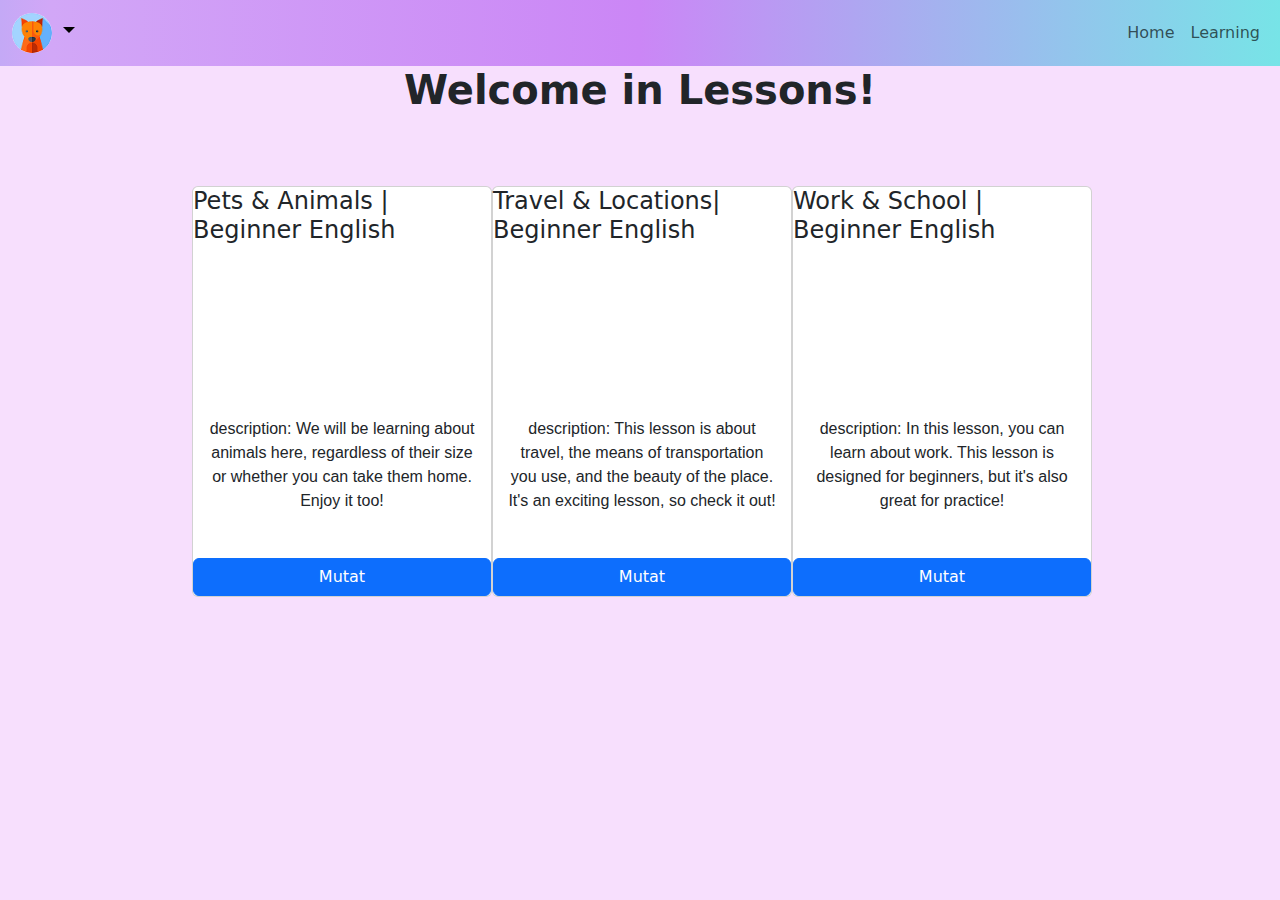
==== feladat.html @ 6c9026d8 "kattintasra tortenik valami  az ablak nem latszik" ====
<!DOCTYPE html>
<html lang="en">
  <head>
    <meta charset="UTF-8" />
    <meta http-equiv="X-UA-Compatible" content="IE=edge" />
    <meta name="keywords" content="Angol, Nyelvtanulás, online" />
    <meta name="author" content="Niki Viki" />
    <meta name="viewport" content="width=device-width, initial-scale=1.0" />

    <script src="https://ajax.googleapis.com/ajax/libs/jquery/3.6.4/jquery.min.js"></script>
    <link
    href="https://cdn.jsdelivr.net/npm/bootstrap@5.2.3/dist/css/bootstrap.min.css"
    rel="stylesheet"
  />
  <script src="https://cdn.jsdelivr.net/npm/bootstrap@5.2.3/dist/js/bootstrap.bundle.min.js"></script>
    <script
      src="https://code.jquery.com/jquery-3.7.0.slim.min.js"
      integrity="sha256-tG5mcZUtJsZvyKAxYLVXrmjKBVLd6VpVccqz/r4ypFE="
      crossorigin="anonymous"
    ></script>
    <script src="avatar.js"></script>
    <script src="main.js" type="module"></script>

    <link rel="stylesheet" href="style.css" />
    <title>E-learning</title>
  </head>
  <nav class="navbar navbar-expand-sm hatter">
  
    <div class="container-fluid">
      <a
        class="navbar-brand nav-link dropdown-toggle"
        data-bs-toggle="dropdown"
        href="#"
      >
        <img
          class="megjelen rounded-pill"
          src="kepek/dog.png"
          alt="Avatar Logo"
          style="width: 40px"
        />
      </a>
      <ul class="dropdown-menu">
        <li>
          <a class="dropdown-item" href="#"
            ><img class="rounded-pill avatar" id="0" src="kepek/dog.png" alt=""
          /></a>
        </li>
        <li>
          <a class="dropdown-item" href="#"
            ><img class="rounded-pill avatar" id="1" src="kepek/pig.png" alt=""
          /></a>
        </li>
        <li>
          <a class="dropdown-item" href="#"
            ><img
              class="rounded-pill avatar"
              id="2"
              src="kepek/avatar_beuke.png"
              alt=""
          /></a>
        </li>
      </ul>
      <button
        class="navbar-toggler"
        type="button"
        data-bs-toggle="collapse"
        data-bs-target="#collapsibleNavbar"
      >
        <span class="navbar-toggler-icon"></span>
      </button>
      <div
        class="collapse navbar-collapse nav justify-content-end"
        id="collapsibleNavbar"
      >
        <ul class="navbar-nav">
          <li class="nav-item">
            <a class="nav-link" href="index.html">Home</a>
          </li>
          <li class="nav-item">
            <a class="nav-link" href="feladat.html">Learning</a>
          </li>
        </ul>
      </div>
    </div>
  </nav>
  <body>
    <h1>Welcome in Lessons!</h1>
   <article></article>
  </body>
</html>
---- style.css ----
.hatter {
  background: rgb(196, 169, 246);
  background: linear-gradient(
    90deg,
    rgba(196, 169, 246, 1) 0%,
    rgba(210, 167, 247, 1) 4%,
    rgba(203, 134, 246, 1) 50%,
    rgba(119, 228, 231, 1) 100%
  );
}
body {
  background-color: rgb(247, 223, 253);
}
h1 {
  text-align: center;
  font-weight: bold;
}
p {
  margin: 5%;
  text-align: center;
  font-family: "Segoe UI", Tahoma, Geneva, Verdana, sans-serif;
}
.kozep {
  display: block;
  margin-left: auto;
  margin-right: auto;
}

.gomb {
  background-color: #b894fc; /* Green */
  border: none;
  color: rgb(7, 7, 7);
  padding: 15px 32px;
  margin: 4%;
  text-decoration: none;
  float: right;
  position: fixed;
  position: fixed;
  bottom: 0;
  right: 0;
  font-size: 16px;
}
main {
  width: 80%;
  margin: auto;
}
article{
  padding-top: 5%;
  width: 70%;
  margin: auto;
  display: grid;
  grid-template-columns: 1fr 1fr 1fr;
}
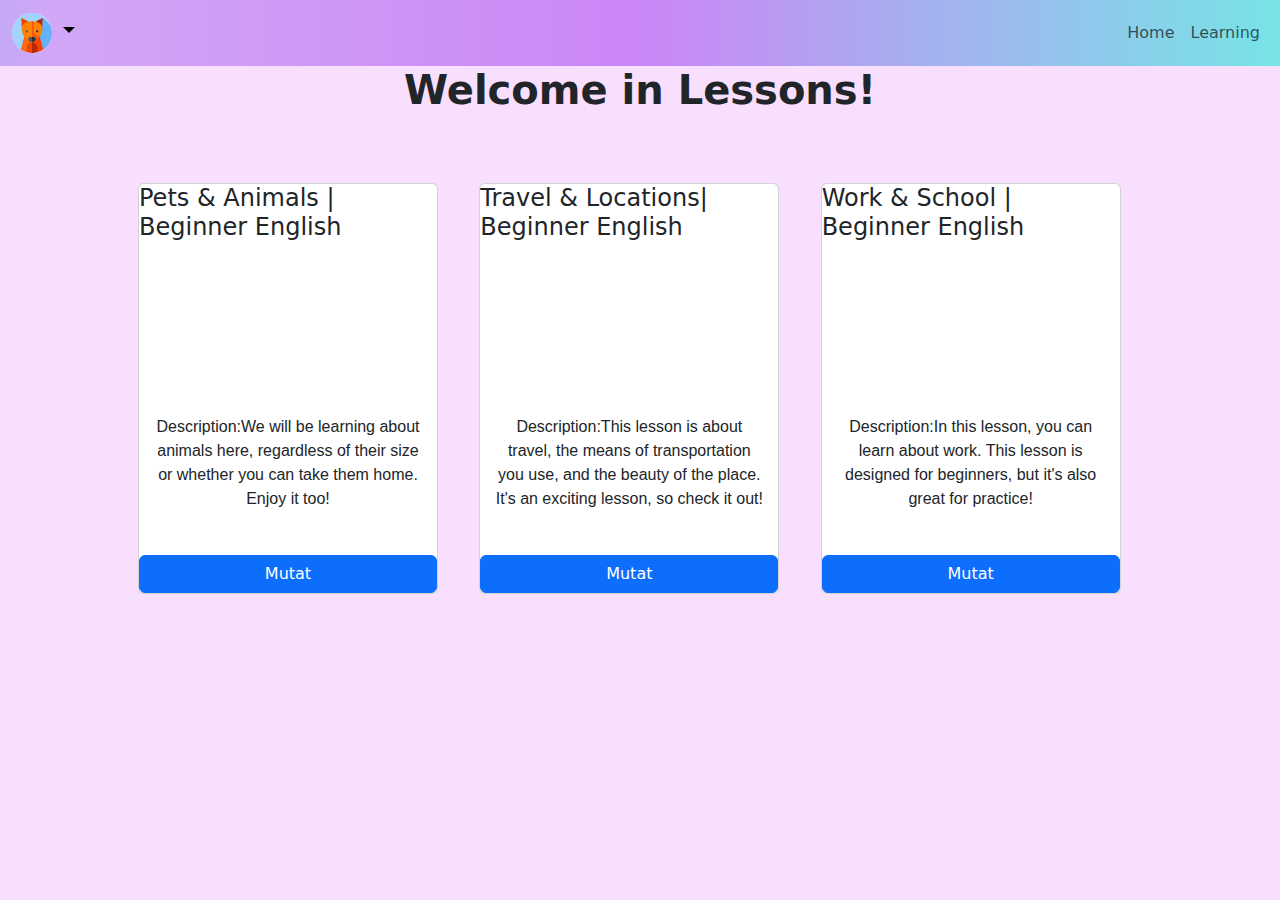
==== commit 42704724: "formazas a feladat oldalon" ====
--- a/feladat.html
+++ b/feladat.html
@@ -8,11 +8,10 @@
     <meta name="viewport" content="width=device-width, initial-scale=1.0" />
 
     <script src="https://ajax.googleapis.com/ajax/libs/jquery/3.6.4/jquery.min.js"></script>
-    <link
-    href="https://cdn.jsdelivr.net/npm/bootstrap@5.2.3/dist/css/bootstrap.min.css"
-    rel="stylesheet"
-  />
-  <script src="https://cdn.jsdelivr.net/npm/bootstrap@5.2.3/dist/js/bootstrap.bundle.min.js"></script>
+    <link href="https://cdn.jsdelivr.net/npm/bootstrap@5.2.3/dist/css/bootstrap.min.css" rel="stylesheet">
+
+
+<script src="https://cdn.jsdelivr.net/npm/bootstrap@5.2.3/dist/js/bootstrap.bundle.min.js"></script>
     <script
       src="https://code.jquery.com/jquery-3.7.0.slim.min.js"
       integrity="sha256-tG5mcZUtJsZvyKAxYLVXrmjKBVLd6VpVccqz/r4ypFE="
@@ -40,24 +39,25 @@
         />
       </a>
       <ul class="dropdown-menu">
-        <li>
+        <li class="avatar">
           <a class="dropdown-item" href="#"
-            ><img class="rounded-pill avatar" id="0" src="kepek/dog.png" alt=""
-          /></a>
+            ><img class="rounded-pill " id="0" src="kepek/dog.png" alt=""
+          />  1.szint</a>
         </li>
-        <li>
+        <li class="avatar">
           <a class="dropdown-item" href="#"
-            ><img class="rounded-pill avatar" id="1" src="kepek/pig.png" alt=""
-          /></a>
+            ><img class="rounded-pill " id="1" src="kepek/pig.png" alt=""
+          />  2.szint</a>
         </li>
-        <li>
+        <li class="avatar">
           <a class="dropdown-item" href="#"
             ><img
-              class="rounded-pill avatar"
+              class="rounded-pill "
               id="2"
               src="kepek/avatar_beuke.png"
               alt=""
-          /></a>
+          />  3.szint</a>
+        
         </li>
       </ul>
       <button
@@ -84,7 +84,9 @@
     </div>
   </nav>
   <body>
+    <main>
     <h1>Welcome in Lessons!</h1>
    <article></article>
+  </main>
   </body>
 </html>
--- a/style.css
+++ b/style.css
@@ -46,8 +46,11 @@
 }
 article{
   padding-top: 5%;
-  width: 70%;
-  margin: auto;
+  
   display: grid;
   grid-template-columns: 1fr 1fr 1fr;
 }
+.rendez{
+  margin: 10px;
+}
+
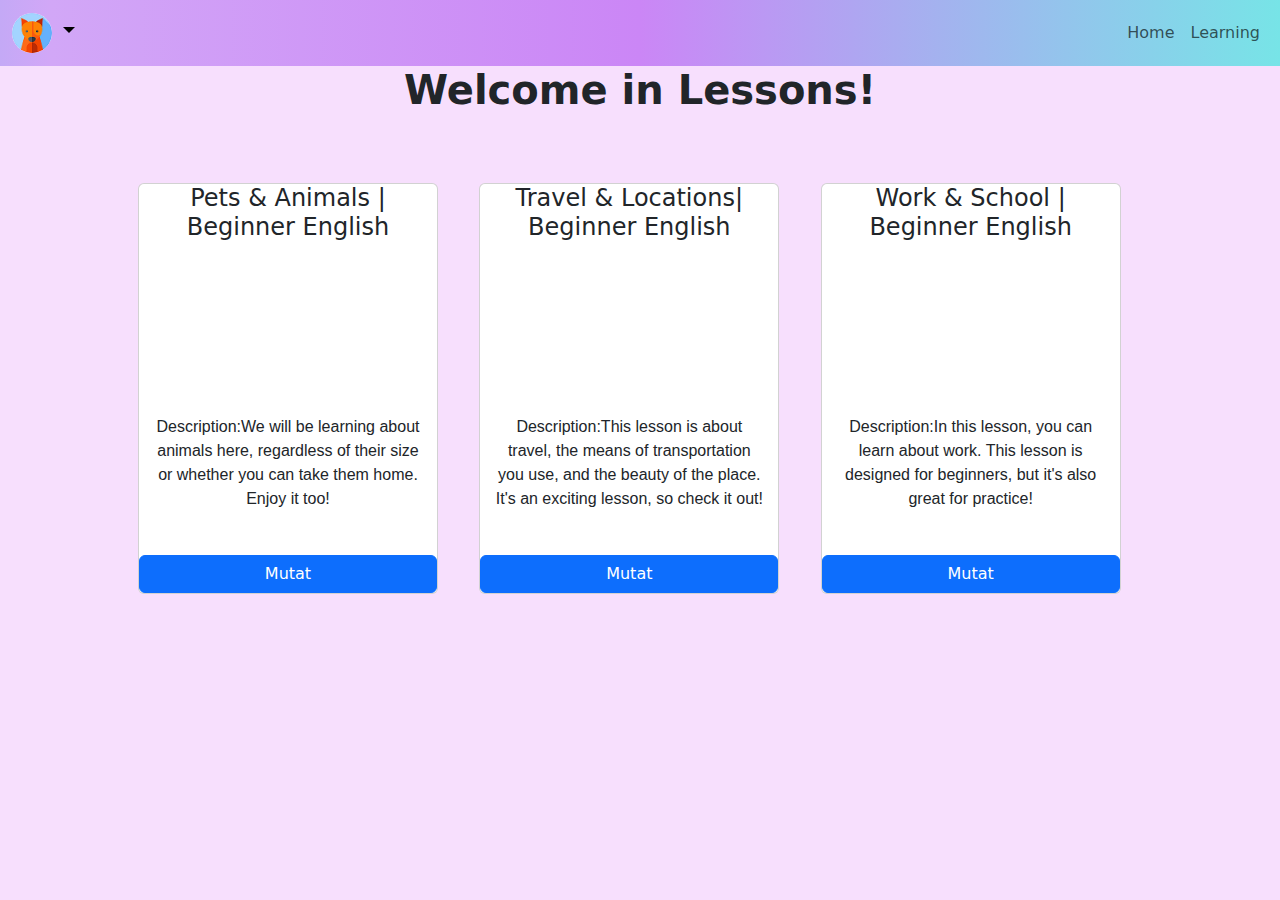
==== commit e8fdb175: "megjelenik minden, jatekok kellenek" ====
--- a/feladat.html
+++ b/feladat.html
@@ -20,73 +20,102 @@
     <script src="avatar.js"></script>
     <script src="main.js" type="module"></script>
 
-    <link rel="stylesheet" href="style.css" />
+    
+    <link rel="stylesheet" href="feladatgrid.css">
+    <link rel="stylesheet" href="style.css" >
     <title>E-learning</title>
   </head>
-  <nav class="navbar navbar-expand-sm hatter">
   
-    <div class="container-fluid">
-      <a
-        class="navbar-brand nav-link dropdown-toggle"
-        data-bs-toggle="dropdown"
-        href="#"
-      >
-        <img
-          class="megjelen rounded-pill"
-          src="kepek/dog.png"
-          alt="Avatar Logo"
-          style="width: 40px"
-        />
-      </a>
-      <ul class="dropdown-menu">
-        <li class="avatar">
-          <a class="dropdown-item" href="#"
-            ><img class="rounded-pill " id="0" src="kepek/dog.png" alt=""
-          />  1.szint</a>
-        </li>
-        <li class="avatar">
-          <a class="dropdown-item" href="#"
-            ><img class="rounded-pill " id="1" src="kepek/pig.png" alt=""
-          />  2.szint</a>
-        </li>
-        <li class="avatar">
-          <a class="dropdown-item" href="#"
-            ><img
-              class="rounded-pill "
-              id="2"
-              src="kepek/avatar_beuke.png"
-              alt=""
-          />  3.szint</a>
-        
-        </li>
-      </ul>
-      <button
-        class="navbar-toggler"
-        type="button"
-        data-bs-toggle="collapse"
-        data-bs-target="#collapsibleNavbar"
-      >
-        <span class="navbar-toggler-icon"></span>
-      </button>
-      <div
-        class="collapse navbar-collapse nav justify-content-end"
-        id="collapsibleNavbar"
-      >
-        <ul class="navbar-nav">
-          <li class="nav-item">
-            <a class="nav-link" href="index.html">Home</a>
+  <body>
+    <nav class="navbar navbar-expand-sm hatter">
+  
+      <div class="container-fluid">
+        <a
+          class="navbar-brand nav-link dropdown-toggle"
+          data-bs-toggle="dropdown"
+          href="#"
+        >
+          <img
+            class="megjelen rounded-pill"
+            src="kepek/dog.png"
+            alt="Avatar Logo"
+            style="width: 40px"
+          />
+        </a>
+        <ul class="dropdown-menu">
+          <li class="avatar">
+            <a class="dropdown-item" href="#"
+              ><img class="rounded-pill " id="0" src="kepek/dog.png" alt=""
+            />  1.szint</a>
           </li>
-          <li class="nav-item">
-            <a class="nav-link" href="feladat.html">Learning</a>
+          <li class="avatar">
+            <a class="dropdown-item" href="#"
+              ><img class="rounded-pill " id="1" src="kepek/pig.png" alt=""
+            />  2.szint</a>
+          </li>
+          <li class="avatar">
+            <a class="dropdown-item" href="#"
+              ><img
+                class="rounded-pill "
+                id="2"
+                src="kepek/avatar_beuke.png"
+                alt=""
+            />  3.szint</a>
+          
           </li>
         </ul>
+        <button
+          class="navbar-toggler"
+          type="button"
+          data-bs-toggle="collapse"
+          data-bs-target="#collapsibleNavbar"
+        >
+          <span class="navbar-toggler-icon"></span>
+        </button>
+        <div
+          class="collapse navbar-collapse nav justify-content-end"
+          id="collapsibleNavbar"
+        >
+          <ul class="navbar-nav">
+            <li class="nav-item">
+              <a class="nav-link" href="index.html">Home</a>
+            </li>
+            <li class="nav-item">
+              <a class="nav-link" href="feladat.html">Learning</a>
+            </li>
+          </ul>
+        </div>
+      </div>
+    </nav>
+    <header><h1>Welcome in Lessons!</h1></header>
+    <main>
+      
+   <article>
+    
+    <div class="modal fade " id="myModal">
+      <div class="modal-dialog modal-dialog-centered">
+        <div class="modal-content">
+  
+          <!-- Modal Header -->
+          <div class="modal-header">
+            <h4 class="modal-title"></h4>
+            <button type="button" class="btn-close" data-bs-dismiss="modal"></button>
+          </div>
+  
+          <!-- Modal body -->
+          <div class="modal-body modal-dialog modal-dialog-scrollable">
+            
+          </div>
+  
+          <!-- Modal footer -->
+          <div class="modal-footer">
+            <button type="button" class="btn btn-danger" data-bs-dismiss="modal">Bezárás</button>
+          </div>
+  
+        </div>
       </div>
     </div>
-  </nav>
-  <body>
-    <main>
-    <h1>Welcome in Lessons!</h1>
-   <article></article>
+   </article>
   </main>
   </body>
 </html>
--- a/feladatgrid.css
+++ b/feladatgrid.css
@@ -0,0 +1,20 @@
+main {
+    display: grid;
+    grid-template-columns: 1fr 1fr 1fr;
+    grid-template-areas:
+      
+      "n n n"
+      "a a a"
+      
+  }
+  nav {
+    grid-area: n;
+  }
+  
+  article {
+    grid-area: a;
+  }
+  header{
+    text-align: center;
+  }
+ --- a/style.css
+++ b/style.css
@@ -9,10 +9,11 @@
   );
 }
 body {
+ 
   background-color: rgb(247, 223, 253);
 }
 h1 {
-  text-align: center;
+
   font-weight: bold;
 }
 p {
@@ -41,12 +42,13 @@
   font-size: 16px;
 }
 main {
+  text-align: center; 
+
   width: 80%;
   margin: auto;
 }
 article{
   padding-top: 5%;
-  
   display: grid;
   grid-template-columns: 1fr 1fr 1fr;
 }
@@ -54,3 +56,5 @@
   margin: 10px;
 }
 
+
+
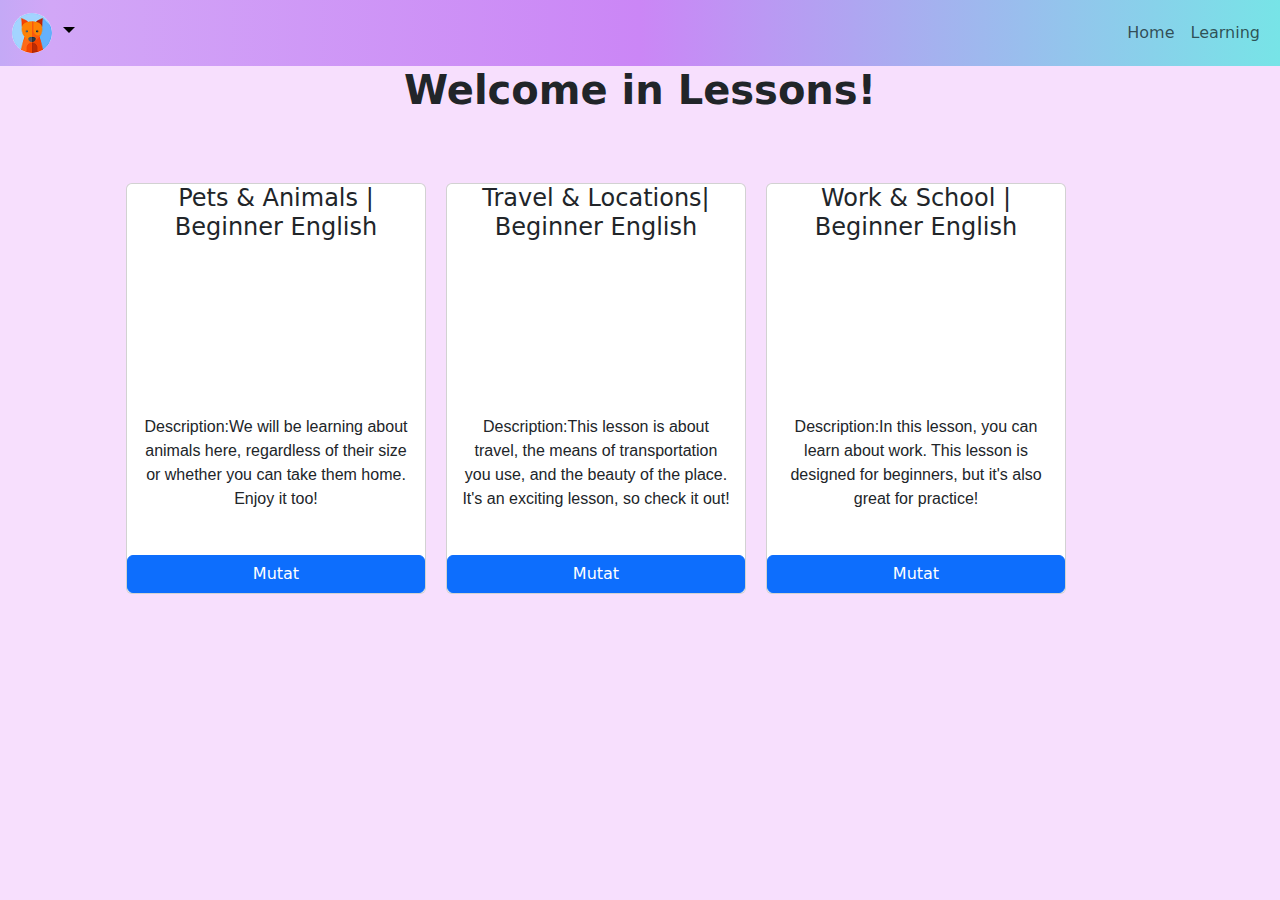
==== commit c57bf419: "modal feltoltese" ====
--- a/feladat.html
+++ b/feladat.html
@@ -90,8 +90,10 @@
     <header><h1>Welcome in Lessons!</h1></header>
     <main>
       
-   <article>
+   <article class="row">
     
+   </article>
+   <div class="igazitott">
     <div class="modal fade " id="myModal">
       <div class="modal-dialog modal-dialog-centered">
         <div class="modal-content">
@@ -103,7 +105,7 @@
           </div>
   
           <!-- Modal body -->
-          <div class="modal-body modal-dialog modal-dialog-scrollable">
+          <div class="modal-body ">
             
           </div>
   
@@ -115,7 +117,7 @@
         </div>
       </div>
     </div>
-   </article>
+  </div>
   </main>
   </body>
 </html>
--- a/style.css
+++ b/style.css
@@ -55,6 +55,8 @@
 .rendez{
   margin: 10px;
 }
+.igazitott{
+  text-align: start;
+}
 
 
-
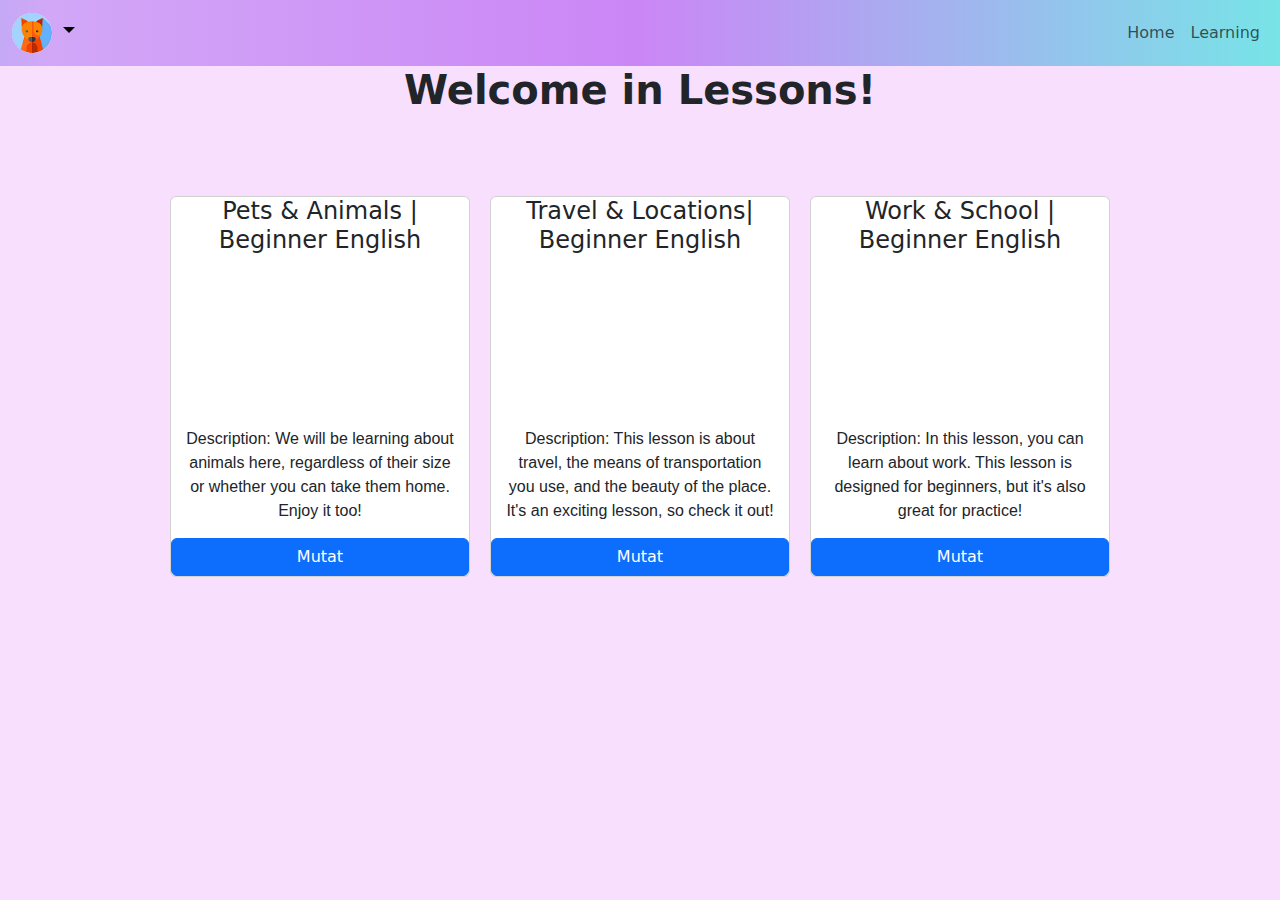
==== commit d12a633b: "kod optimalizalasa, gyorsabb betolt." ====
--- a/feladat.html
+++ b/feladat.html
@@ -1,123 +1,75 @@
 <!DOCTYPE html>
 <html lang="en">
-  <head>
-    <meta charset="UTF-8" />
-    <meta http-equiv="X-UA-Compatible" content="IE=edge" />
-    <meta name="keywords" content="Angol, Nyelvtanulás, online" />
-    <meta name="author" content="Niki Viki" />
-    <meta name="viewport" content="width=device-width, initial-scale=1.0" />
+<head>
+  <meta charset="UTF-8">
+  <meta http-equiv="X-UA-Compatible" content="IE=edge">
+  <meta name="keywords" content="Angol, Nyelvtanulás, online">
+  <meta name="author" content="Niki Viki">
+  <meta name="viewport" content="width=device-width, initial-scale=1.0">
 
-    <script src="https://ajax.googleapis.com/ajax/libs/jquery/3.6.4/jquery.min.js"></script>
-    <link href="https://cdn.jsdelivr.net/npm/bootstrap@5.2.3/dist/css/bootstrap.min.css" rel="stylesheet">
+  <link href="https://cdn.jsdelivr.net/npm/bootstrap@5.2.3/dist/css/bootstrap.min.css" rel="stylesheet">
+  <link rel="stylesheet" href="style.css">
+  <link rel="stylesheet" href="feladatgrid.css">
 
-
-<script src="https://cdn.jsdelivr.net/npm/bootstrap@5.2.3/dist/js/bootstrap.bundle.min.js"></script>
-    <script
-      src="https://code.jquery.com/jquery-3.7.0.slim.min.js"
-      integrity="sha256-tG5mcZUtJsZvyKAxYLVXrmjKBVLd6VpVccqz/r4ypFE="
-      crossorigin="anonymous"
-    ></script>
-    <script src="avatar.js"></script>
-    <script src="main.js" type="module"></script>
-
-    
-    <link rel="stylesheet" href="feladatgrid.css">
-    <link rel="stylesheet" href="style.css" >
-    <title>E-learning</title>
-  </head>
-  
-  <body>
-    <nav class="navbar navbar-expand-sm hatter">
-  
-      <div class="container-fluid">
-        <a
-          class="navbar-brand nav-link dropdown-toggle"
-          data-bs-toggle="dropdown"
-          href="#"
-        >
-          <img
-            class="megjelen rounded-pill"
-            src="kepek/dog.png"
-            alt="Avatar Logo"
-            style="width: 40px"
-          />
-        </a>
-        <ul class="dropdown-menu">
-          <li class="avatar">
-            <a class="dropdown-item" href="#"
-              ><img class="rounded-pill " id="0" src="kepek/dog.png" alt=""
-            />  1.szint</a>
+  <title>E-learning</title>
+</head>
+<body>
+  <nav class="navbar navbar-expand-sm hatter">
+    <div class="container-fluid">
+      <a class="navbar-brand nav-link dropdown-toggle" data-bs-toggle="dropdown" href="#">
+        <img class="megjelen rounded-pill" src="kepek/dog.png" alt="Avatar Logo" style="width: 40px">
+      </a>
+      <ul class="dropdown-menu">
+        <li class="avatar">
+          <a class="dropdown-item" href="#"><img class="rounded-pill" id="0" src="kepek/dog.png" alt="">   Mark level</a>
+        </li>
+        <li class="avatar">
+          <a class="dropdown-item" href="#"><img class="rounded-pill" id="1" src="kepek/pig.png" alt="">   Peppa level</a>
+        </li>
+        <li class="avatar">
+          <a class="dropdown-item" href="#"><img class="rounded-pill" id="2" src="kepek/avatar_beuke.png" alt="">  Berni level</a>
+        </li>
+      </ul>
+      <button class="navbar-toggler" type="button" data-bs-toggle="collapse" data-bs-target="#collapsibleNavbar">
+        <span class="navbar-toggler-icon"></span>
+      </button>
+      <div class="collapse navbar-collapse nav justify-content-end" id="collapsibleNavbar">
+        <ul class="navbar-nav">
+          <li class="nav-item">
+            <a class="nav-link" href="index.html">Home</a>
           </li>
-          <li class="avatar">
-            <a class="dropdown-item" href="#"
-              ><img class="rounded-pill " id="1" src="kepek/pig.png" alt=""
-            />  2.szint</a>
-          </li>
-          <li class="avatar">
-            <a class="dropdown-item" href="#"
-              ><img
-                class="rounded-pill "
-                id="2"
-                src="kepek/avatar_beuke.png"
-                alt=""
-            />  3.szint</a>
-          
+          <li class="nav-item">
+            <a class="nav-link" href="feladat.html">Learning</a>
           </li>
         </ul>
-        <button
-          class="navbar-toggler"
-          type="button"
-          data-bs-toggle="collapse"
-          data-bs-target="#collapsibleNavbar"
-        >
-          <span class="navbar-toggler-icon"></span>
-        </button>
-        <div
-          class="collapse navbar-collapse nav justify-content-end"
-          id="collapsibleNavbar"
-        >
-          <ul class="navbar-nav">
-            <li class="nav-item">
-              <a class="nav-link" href="index.html">Home</a>
-            </li>
-            <li class="nav-item">
-              <a class="nav-link" href="feladat.html">Learning</a>
-            </li>
-          </ul>
-        </div>
       </div>
-    </nav>
-    <header><h1>Welcome in Lessons!</h1></header>
-    <main>
-      
-   <article class="row">
-    
-   </article>
-   <div class="igazitott">
-    <div class="modal fade " id="myModal">
-      <div class="modal-dialog modal-dialog-centered">
-        <div class="modal-content">
-  
-          <!-- Modal Header -->
-          <div class="modal-header">
-            <h4 class="modal-title"></h4>
-            <button type="button" class="btn-close" data-bs-dismiss="modal"></button>
+    </div>
+  </nav>
+  <header>
+    <h1>Welcome in Lessons!</h1>
+  </header>
+ 
+    <article class="row"></article>
+    <div class="igazitott">
+      <div class="modal fade" id="myModal" tabindex="-1" role="dialog" aria-labelledby="myModalLabel">
+        <div class="modal-dialog modal-dialog-centered" role="document">
+          <div class="modal-content">
+            <div class="modal-header">
+              <h4 class="modal-title"></h4>
+              <button type="button" class="btn-close" data-bs-dismiss="modal" aria-label="Close"></button>
+            </div>
+            <div class="modal-body"></div>
+            <div class="modal-footer">
+              <button type="button" class="btn btn-danger" data-bs-dismiss="modal">Bezárás</button>
+            </div>
           </div>
-  
-          <!-- Modal body -->
-          <div class="modal-body ">
-            
-          </div>
-  
-          <!-- Modal footer -->
-          <div class="modal-footer">
-            <button type="button" class="btn btn-danger" data-bs-dismiss="modal">Bezárás</button>
-          </div>
-  
         </div>
       </div>
     </div>
-  </div>
-  </main>
-  </body>
-</html>
+  
+
+  <script src="https://ajax.googleapis.com/ajax/libs/jquery/3.6.4/jquery.min.js"></script>
+  <script src="https://cdn.jsdelivr.net/npm/bootstrap@5.2.3/dist/js/bootstrap.bundle.min.js"></script>
+  <script src="main.js" type="module"></script>
+</body>
+</html>--- a/style.css
+++ b/style.css
@@ -9,7 +9,7 @@
   );
 }
 body {
- 
+  
   background-color: rgb(247, 223, 253);
 }
 h1 {
@@ -41,16 +41,13 @@
   right: 0;
   font-size: 16px;
 }
-main {
-  text-align: center; 
 
-  width: 80%;
-  margin: auto;
-}
 article{
+  margin: 0 auto;
+  text-align: center;
   padding-top: 5%;
-  display: grid;
-  grid-template-columns: 1fr 1fr 1fr;
+  
+  
 }
 .rendez{
   margin: 10px;
@@ -59,4 +56,7 @@
   text-align: start;
 }
 
-
+.row {
+  display: flex;
+  justify-content: center;
+}
